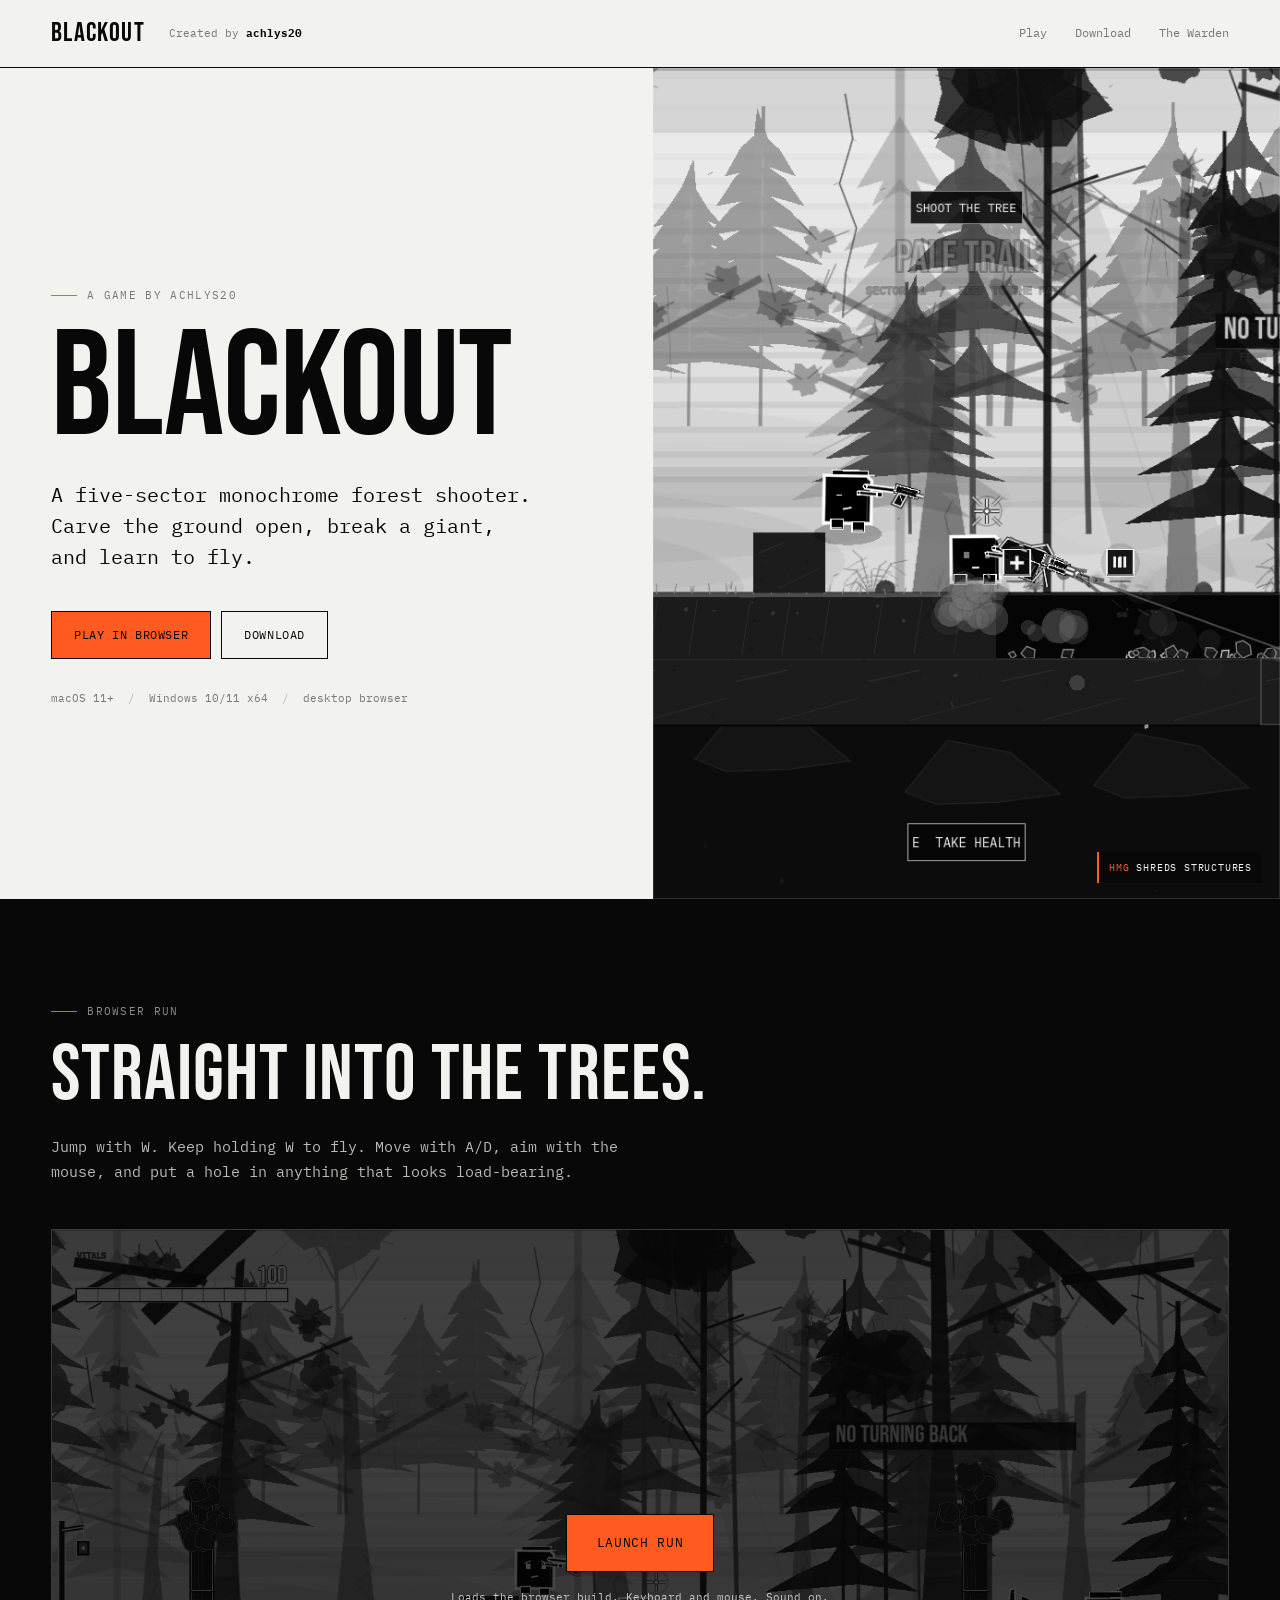
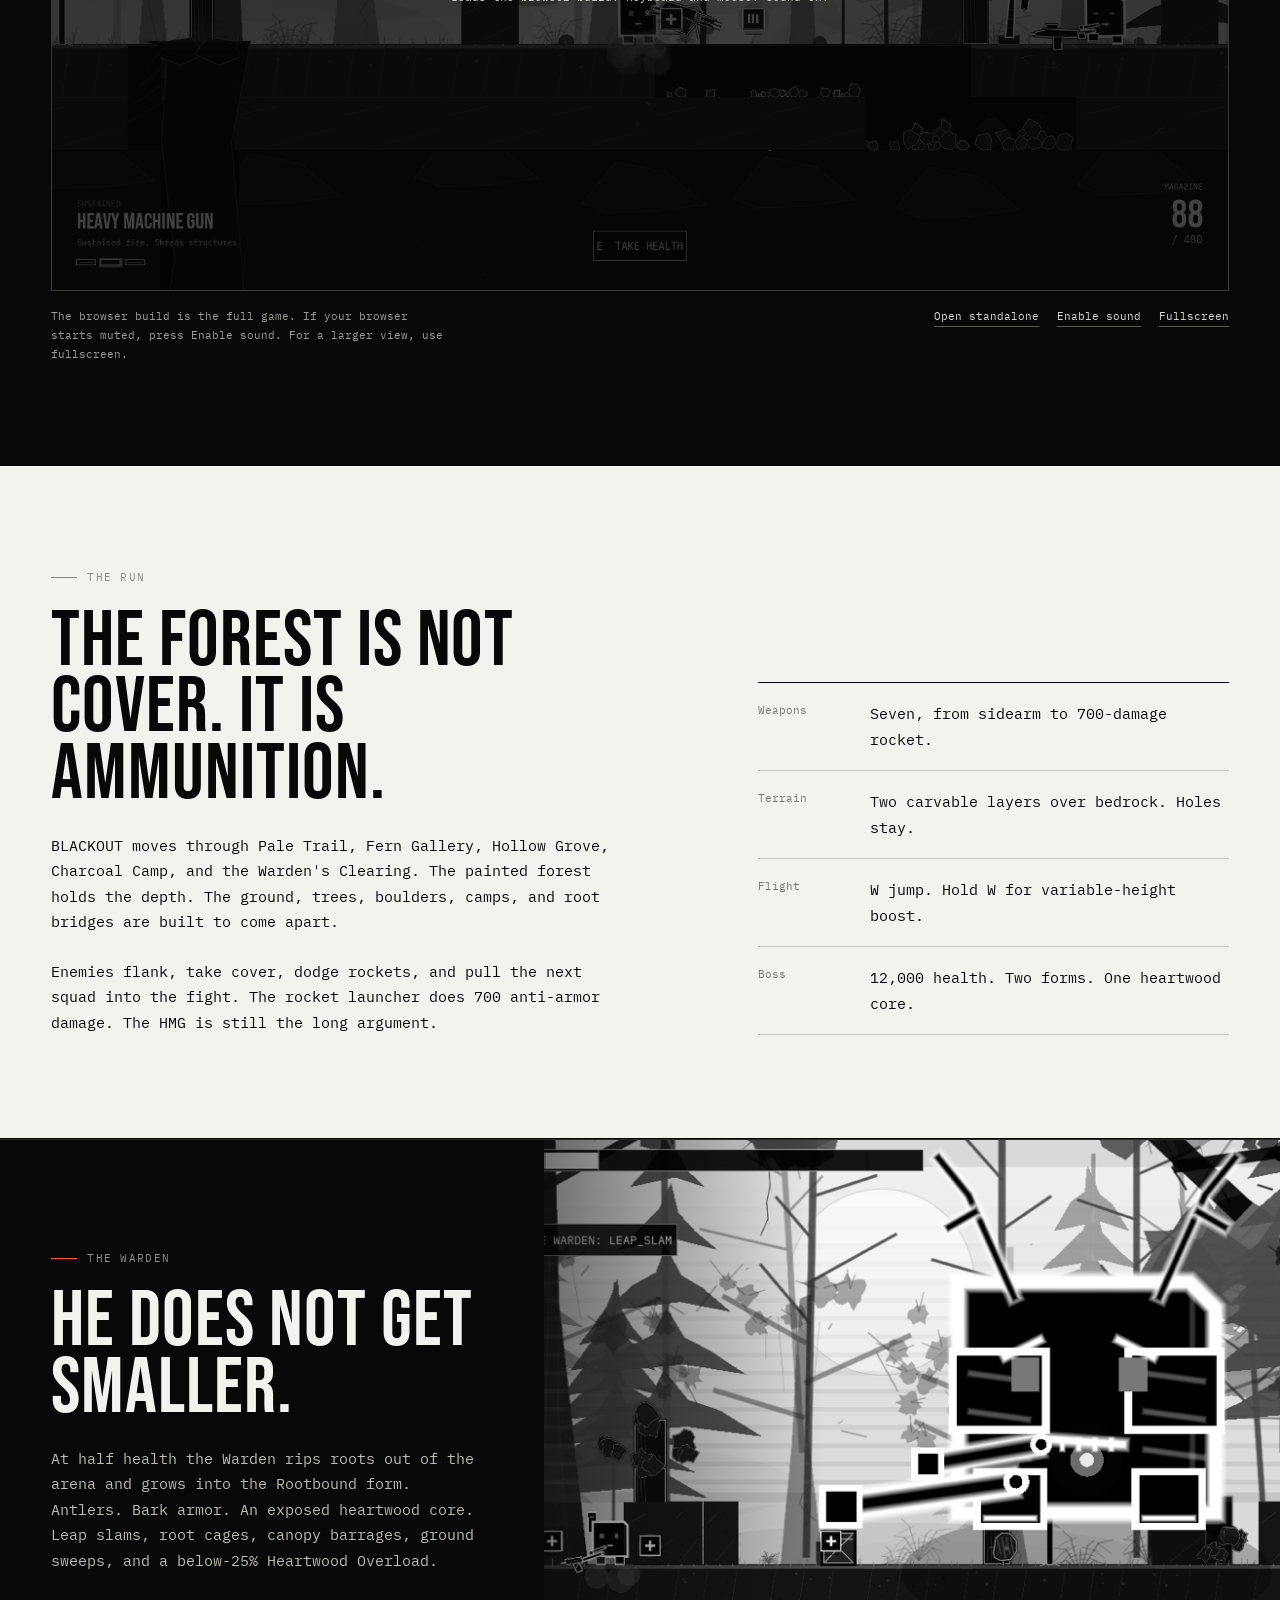
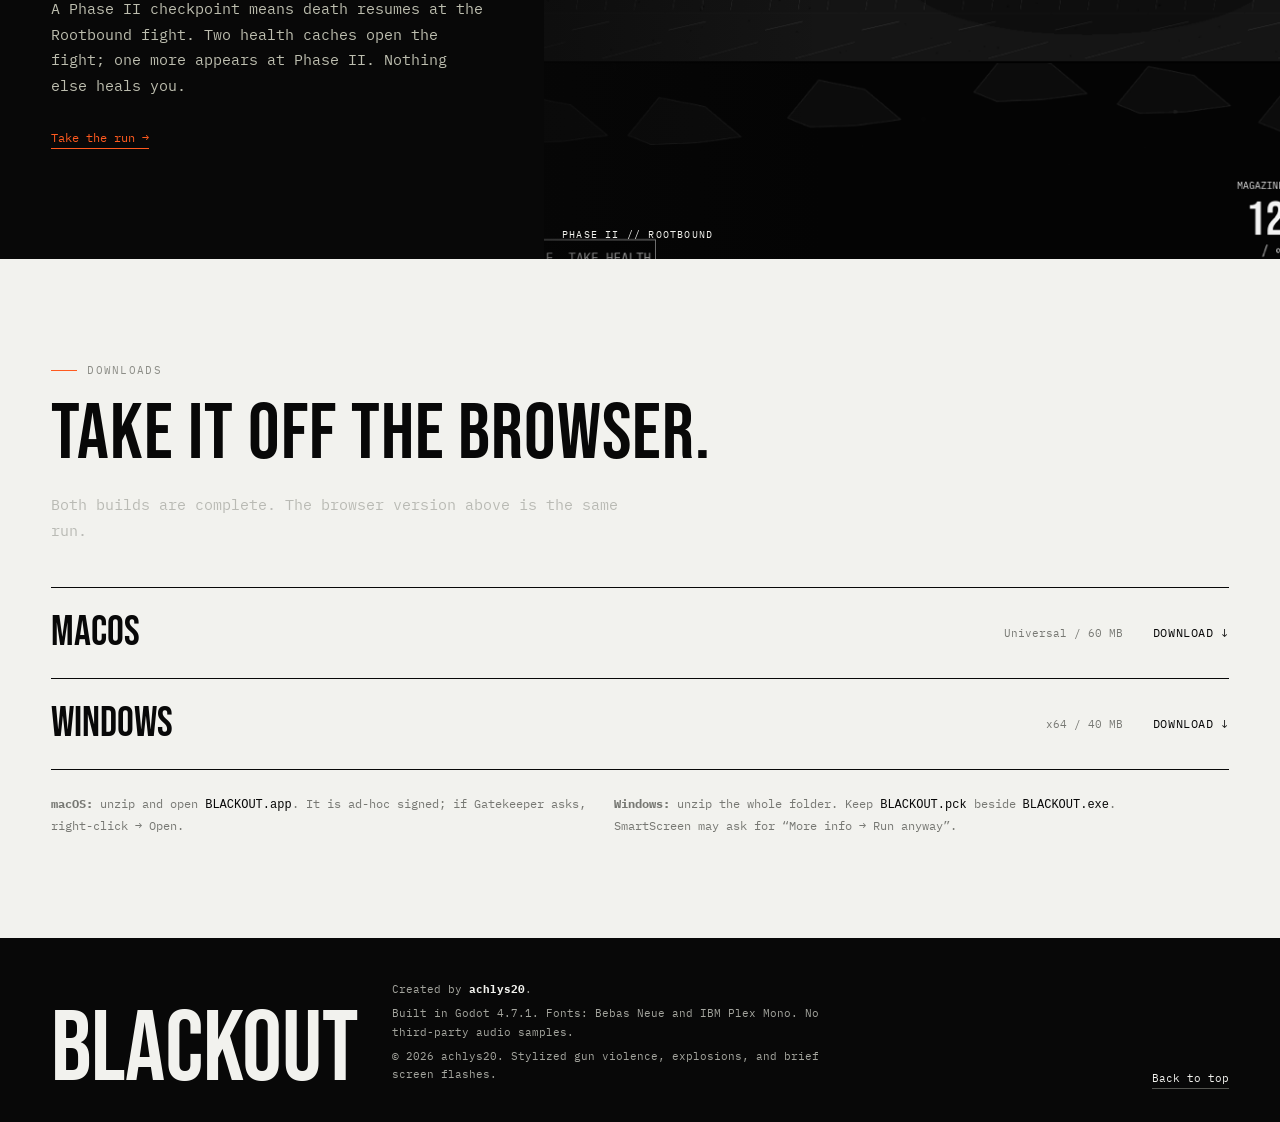
==== index.html @ 94d46cc9 "Clarify browser sound control" ====
<!doctype html>
<html lang="en">
<head>
  <meta charset="utf-8">
  <meta name="viewport" content="width=device-width, initial-scale=1">
  <meta name="theme-color" content="#080808">
  <title>BLACKOUT — a monochrome forest shooter by achlys20</title>
  <meta name="description" content="BLACKOUT is a five-sector monochrome forest shooter. Play in your browser, or download for macOS and Windows. Created by achlys20.">
  <meta property="og:type" content="website">
  <meta property="og:url" content="https://adamusulaiman-codes.github.io/blackout/">
  <meta property="og:site_name" content="BLACKOUT">
  <meta property="og:title" content="BLACKOUT">
  <meta property="og:description" content="Carve the ground. Break the Warden. Learn to fly. A monochrome forest shooter by achlys20.">
  <meta property="og:image" content="https://adamusulaiman-codes.github.io/blackout/assets/cover.png">
  <meta name="twitter:card" content="summary_large_image">
  <link rel="canonical" href="https://adamusulaiman-codes.github.io/blackout/">
  <link rel="icon" href="assets/icon.png" type="image/png">
  <link rel="stylesheet" href="styles.css">
  <script src="main.js" defer></script>
</head>
<body>
  <a class="skip" href="#main">Skip to content</a>

  <header class="topbar">
    <a class="wordmark" href="#top" aria-label="BLACKOUT home">BLACKOUT</a>
    <p class="credit">Created by <strong>achlys20</strong></p>
    <nav aria-label="Primary">
      <a href="#play">Play</a>
      <a href="#download">Download</a>
      <a href="#warden">The Warden</a>
    </nav>
  </header>

  <main id="main">
    <section class="hero" id="top">
      <div class="hero-copy">
        <p class="kicker">A game by achlys20</p>
        <h1>BLACKOUT</h1>
        <p class="lede">A five-sector monochrome forest shooter. Carve the ground open, break a giant, and learn to fly.</p>

        <div class="actions">
          <a class="button button-primary" href="#play" data-launch>Play in browser</a>
          <a class="button button-ghost" href="#download">Download</a>
        </div>

        <p class="platform-line">macOS 11+ <span>/</span> Windows 10/11 x64 <span>/</span> desktop browser</p>
      </div>

      <figure class="hero-art">
        <img src="assets/gameplay.png" alt="The cube player firing a heavy machine gun into the forest floor, opening a crater." width="1600" height="900">
        <figcaption><span>HMG</span> SHREDS STRUCTURES</figcaption>
      </figure>
    </section>

    <section class="play-section" id="play">
      <div class="section-head">
        <p class="section-index">Browser run</p>
        <h2>Straight into the trees.</h2>
        <p>Jump with W. Keep holding W to fly. Move with A/D, aim with the mouse, and put a hole in anything that looks load-bearing.</p>
      </div>

      <div class="game-shell" id="gameShell">
        <img class="game-poster" src="assets/destruction.png" alt="A heavy machine gun carving a crater into the forest floor." width="1600" height="900">
        <div class="game-overlay" id="gameOverlay">
          <button class="button button-primary button-large" id="launchButton" type="button">Launch run</button>
          <p>Loads the browser build. Keyboard and mouse. Sound on.</p>
        </div>
        <iframe id="gameFrame" title="BLACKOUT browser game" data-src="play/index.html?v=2" allow="autoplay; fullscreen; gamepad"></iframe>
      </div>

      <div class="game-tools">
        <p class="note">The browser build is the full game. If your browser starts muted, press Enable sound. For a larger view, use fullscreen.</p>
        <div class="tool-links">
          <a href="play/index.html?v=2" target="_blank" rel="noopener">Open standalone</a>
          <button type="button" id="soundButton">Enable sound</button>
          <button type="button" id="fullscreenButton">Fullscreen</button>
        </div>
      </div>
    </section>

    <section class="manifesto">
      <div class="manifesto-copy">
        <p class="section-index">The run</p>
        <h2>The forest is not cover. It is ammunition.</h2>
        <p>BLACKOUT moves through Pale Trail, Fern Gallery, Hollow Grove, Charcoal Camp, and the Warden's Clearing. The painted forest holds the depth. The ground, trees, boulders, camps, and root bridges are built to come apart.</p>
        <p>Enemies flank, take cover, dodge rockets, and pull the next squad into the fight. The rocket launcher does 700 anti-armor damage. The HMG is still the long argument.</p>
      </div>
      <dl class="spec-list">
        <div><dt>Weapons</dt><dd>Seven, from sidearm to 700-damage rocket.</dd></div>
        <div><dt>Terrain</dt><dd>Two carvable layers over bedrock. Holes stay.</dd></div>
        <div><dt>Flight</dt><dd>W jump. Hold W for variable-height boost.</dd></div>
        <div><dt>Boss</dt><dd>12,000 health. Two forms. One heartwood core.</dd></div>
      </dl>
    </section>

    <section class="warden" id="warden">
      <div class="warden-copy">
        <p class="section-index">The Warden</p>
        <h2>He does not get smaller.</h2>
        <p>At half health the Warden rips roots out of the arena and grows into the Rootbound form. Antlers. Bark armor. An exposed heartwood core. Leap slams, root cages, canopy barrages, ground sweeps, and a below-25% Heartwood Overload.</p>
        <p>A Phase II checkpoint means death resumes at the Rootbound fight. Two health caches open the fight; one more appears at Phase II. Nothing else heals you.</p>
        <a class="text-link" href="#play">Take the run <span aria-hidden="true">→</span></a>
      </div>
      <figure class="warden-art">
        <img src="assets/rootbound-crop.png" alt="The Rootbound Warden: a giant cube with antlers, bark armor, and an orange heartwood core." width="1600" height="900">
        <figcaption>PHASE II // ROOTBOUND</figcaption>
      </figure>
    </section>

    <section class="downloads" id="download">
      <div class="section-head download-head">
        <p class="section-index">Downloads</p>
        <h2>Take it off the browser.</h2>
        <p>Both builds are complete. The browser version above is the same run.</p>
      </div>

      <div class="download-grid">
        <a class="download-row" href="downloads/BLACKOUT-macOS.zip" download>
          <span class="platform">macOS</span>
          <span class="build-meta">Universal / 60 MB</span>
          <span class="download-action">Download</span>
        </a>
        <a class="download-row" href="downloads/BLACKOUT-Windows-x64.zip" download>
          <span class="platform">Windows</span>
          <span class="build-meta">x64 / 40 MB</span>
          <span class="download-action">Download</span>
        </a>
      </div>

      <div class="download-notes">
        <p><strong>macOS:</strong> unzip and open <code>BLACKOUT.app</code>. It is ad-hoc signed; if Gatekeeper asks, right-click → Open.</p>
        <p><strong>Windows:</strong> unzip the whole folder. Keep <code>BLACKOUT.pck</code> beside <code>BLACKOUT.exe</code>. SmartScreen may ask for “More info → Run anyway”.</p>
      </div>
    </section>
  </main>

  <footer>
    <div class="footer-mark">BLACKOUT</div>
    <div class="footer-copy">
      <p>Created by <strong>achlys20</strong>.</p>
      <p>Built in Godot 4.7.1. Fonts: Bebas Neue and IBM Plex Mono. No third-party audio samples.</p>
      <p>© 2026 achlys20. Stylized gun violence, explosions, and brief screen flashes.</p>
    </div>
    <a class="footer-top" href="#top">Back to top</a>
  </footer>
</body>
</html>
---- styles.css ----
@font-face {
  font-family: "Bebas Neue";
  src: url("assets/BebasNeue-Regular.ttf") format("truetype");
  font-weight: 400;
  font-display: swap;
}
@font-face {
  font-family: "IBM Plex Mono";
  src: url("assets/IBMPlexMono-Regular.ttf") format("truetype");
  font-weight: 400;
  font-style: normal;
  font-display: swap;
}
@font-face {
  font-family: "IBM Plex Mono";
  src: url("assets/IBMPlexMono-Bold.ttf") format("truetype");
  font-weight: 700;
  font-style: normal;
  font-display: swap;
}

:root {
  --paper: #f2f2ee;
  --ink: #080808;
  --ash: #777873;
  --steel: #d7d8d2;
  --signal: #ff5a1f;
  --pad: clamp(20px, 4vw, 64px);
  --measure: 64ch;
}

* { box-sizing: border-box; }
html { scroll-behavior: smooth; }
body {
  margin: 0;
  color: var(--ink);
  background: var(--paper);
  font-family: "IBM Plex Mono", ui-monospace, monospace;
  font-size: 15px;
  line-height: 1.7;
  -webkit-font-smoothing: antialiased;
}
::selection { background: var(--signal); color: var(--ink); }
img { display: block; max-width: 100%; }
a { color: inherit; }
button, a { -webkit-tap-highlight-color: transparent; }
:focus-visible { outline: 2px solid var(--signal); outline-offset: 4px; }

.skip {
  position: fixed;
  inset: 10px auto auto 10px;
  z-index: 50;
  padding: 8px 12px;
  background: var(--ink);
  color: var(--paper);
  transform: translateY(-160%);
}
.skip:focus { transform: none; }

.topbar {
  min-height: 68px;
  padding: 18px var(--pad);
  display: grid;
  grid-template-columns: auto 1fr auto;
  gap: 24px;
  align-items: center;
  border-bottom: 1px solid var(--ink);
  background: var(--paper);
}
.wordmark {
  font-family: "Bebas Neue", sans-serif;
  font-size: 27px;
  line-height: 1;
  letter-spacing: .045em;
  text-decoration: none;
}
.credit {
  margin: 0;
  color: var(--ash);
  font-size: 11px;
}
.credit strong { color: var(--ink); font-weight: 700; }
.topbar nav { display: flex; gap: clamp(14px, 2.2vw, 30px); font-size: 12px; }
.topbar nav a { text-decoration: none; color: var(--ash); }
.topbar nav a:hover { color: var(--ink); }

.hero {
  display: grid;
  grid-template-columns: minmax(0, 1.02fr) minmax(0, .98fr);
  min-height: calc(100svh - 68px);
  border-bottom: 1px solid var(--ink);
}
.hero-copy {
  padding: clamp(48px, 8vw, 112px) var(--pad) clamp(38px, 6vw, 76px);
  display: flex;
  flex-direction: column;
  justify-content: center;
  align-items: flex-start;
}
.kicker, .section-index {
  margin: 0 0 22px;
  color: var(--ash);
  font-size: 11px;
  letter-spacing: .12em;
  text-transform: uppercase;
}
.kicker::before, .section-index::before {
  content: "";
  display: inline-block;
  width: 26px;
  height: 1px;
  margin: 0 10px 3px 0;
  background: var(--signal);
}
h1, h2 {
  margin: 0;
  font-family: "Bebas Neue", sans-serif;
  font-weight: 400;
  line-height: .84;
  letter-spacing: .012em;
  text-transform: uppercase;
}
h1 {
  font-size: clamp(88px, 11.7vw, 178px);
  letter-spacing: -.004em;
}
h2 { font-size: clamp(48px, 6.2vw, 92px); }
.lede {
  max-width: 40ch;
  margin: 28px 0 0;
  font-size: clamp(17px, 1.55vw, 22px);
  line-height: 1.55;
}
.actions { display: flex; flex-wrap: wrap; gap: 10px; margin-top: 38px; }
.button {
  display: inline-flex;
  align-items: center;
  justify-content: center;
  min-height: 48px;
  padding: 12px 22px;
  border: 1px solid var(--ink);
  border-radius: 0;
  font: inherit;
  font-size: 12px;
  letter-spacing: .05em;
  text-transform: uppercase;
  text-decoration: none;
  cursor: pointer;
  transition: background .18s ease, color .18s ease, border-color .18s ease;
}
.button-primary { background: var(--signal); color: var(--ink); }
.button-primary:hover { background: var(--ink); color: var(--signal); }
.button-ghost { background: transparent; color: var(--ink); }
.button-ghost:hover { background: var(--ink); color: var(--paper); }
.button-large { min-height: 58px; padding: 16px 30px; font-size: 13px; }
.platform-line {
  margin: 30px 0 0;
  color: var(--ash);
  font-size: 11px;
}
.platform-line span { margin: 0 7px; color: #b5b6b0; }

.hero-art {
  margin: 0;
  position: relative;
  min-height: 100%;
  background: var(--ink);
  overflow: hidden;
}
.hero-art img {
  width: 100%;
  height: 100%;
  object-fit: cover;
  filter: grayscale(1);
}
.hero-art figcaption {
  position: absolute;
  right: 18px;
  bottom: 16px;
  padding: 7px 10px;
  color: var(--paper);
  background: rgba(8,8,8,.82);
  border-left: 2px solid var(--signal);
  font-size: 10px;
  letter-spacing: .08em;
}
.hero-art figcaption span { color: var(--signal); }
.hero-art::after {
  content: "";
  position: absolute;
  inset: 0;
  box-shadow: inset 0 0 0 1px rgba(242,242,238,.14);
  pointer-events: none;
}

.play-section, .warden { background: var(--ink); color: var(--paper); }
.play-section { padding: clamp(58px, 8vw, 110px) var(--pad); }
.warden { border-top: 1px solid #2b2c29; }
.section-head { max-width: 920px; margin-bottom: 44px; }
.section-head h2 { max-width: 780px; }
.section-head > p:last-child { max-width: var(--measure); margin: 24px 0 0; color: #b9bab4; }
.section-index { color: #8c8d87; }
.play-section h2, .warden h2 { color: var(--paper); }

.game-shell {
  position: relative;
  max-width: 1320px;
  aspect-ratio: 16 / 9;
  margin: 0 auto;
  background: #000;
  border: 1px solid #3a3b37;
  overflow: hidden;
}
.game-poster, .game-overlay, #gameFrame { position: absolute; inset: 0; width: 100%; height: 100%; }
.game-poster { object-fit: cover; filter: grayscale(1); opacity: .82; }
.game-overlay {
  display: grid;
  place-content: center;
  justify-items: center;
  gap: 16px;
  padding: 30px;
  text-align: center;
  background: rgba(5,5,5,.68);
  transition: opacity .2s ease;
}
.game-overlay p { margin: 0; color: #c9cac4; font-size: 11px; }
.game-shell.is-live .game-overlay, .game-shell.is-live .game-poster { display: none; }
#gameFrame { border: 0; background: #000; display: none; }
.game-shell.is-live #gameFrame { display: block; }
.game-tools {
  max-width: 1320px;
  margin: 16px auto 0;
  display: flex;
  justify-content: space-between;
  align-items: flex-start;
  gap: 22px;
  color: #9c9d96;
  font-size: 11px;
}
.game-tools .note { margin: 0; max-width: 56ch; }
.tool-links { display: flex; gap: 18px; flex: none; }
.tool-links a, .tool-links button {
  padding: 0;
  border: 0;
  border-bottom: 1px solid #5a5b55;
  background: transparent;
  color: #d7d8d2;
  font: inherit;
  font-size: 11px;
  text-decoration: none;
  cursor: pointer;
}
.tool-links a:hover, .tool-links button:hover { color: var(--signal); border-color: var(--signal); }

.manifesto {
  padding: clamp(58px, 8vw, 112px) var(--pad);
  display: grid;
  grid-template-columns: minmax(0, 1fr) minmax(340px, .78fr);
  gap: clamp(40px, 8vw, 120px);
  border-bottom: 1px solid var(--ink);
}
.manifesto-copy h2 { max-width: 780px; }
.manifesto-copy p:not(.section-index) { max-width: var(--measure); margin: 24px 0 0; }
.spec-list {
  margin: 0;
  align-self: end;
  border-top: 1px solid var(--ink);
}
.spec-list div {
  display: grid;
  grid-template-columns: 92px 1fr;
  gap: 20px;
  padding: 18px 0;
  border-bottom: 1px solid #c8c9c3;
}
.spec-list dt { color: var(--ash); font-size: 11px; }
.spec-list dd { margin: 0; }

.warden {
  display: grid;
  grid-template-columns: minmax(0, .85fr) minmax(0, 1.15fr);
  min-height: 720px;
}
.warden-copy {
  padding: clamp(58px, 8vw, 110px) var(--pad);
  display: flex;
  flex-direction: column;
  justify-content: center;
  align-items: flex-start;
}
.warden-copy p:not(.section-index) { max-width: 48ch; margin: 23px 0 0; color: #bdbeaF; }
.warden-art { margin: 0; position: relative; background: #000; overflow: hidden; }
.warden-art img { width: 100%; height: 100%; object-fit: cover; filter: grayscale(1); }
.warden-art::after { content: ""; position: absolute; inset: 0; background: linear-gradient(90deg, rgba(8,8,8,.55), rgba(8,8,8,0) 38%); }
.warden-art figcaption {
  position: absolute;
  left: 18px;
  bottom: 16px;
  z-index: 1;
  color: var(--paper);
  font-size: 10px;
  letter-spacing: .12em;
}
.text-link {
  margin-top: 30px;
  color: var(--signal);
  font-size: 12px;
  text-decoration: none;
  border-bottom: 1px solid var(--signal);
}

.downloads { padding: clamp(58px, 8vw, 112px) var(--pad); }
.download-head { max-width: 820px; }
.download-grid { border-top: 1px solid var(--ink); }
.download-row {
  display: grid;
  grid-template-columns: minmax(0, 1fr) auto auto;
  gap: 30px;
  align-items: center;
  padding: 24px 0;
  border-bottom: 1px solid var(--ink);
  text-decoration: none;
  transition: color .16s ease, padding-left .16s ease;
}
.download-row:hover { color: var(--signal); padding-left: 10px; }
.platform { font-family: "Bebas Neue", sans-serif; font-size: 42px; line-height: 1; text-transform: uppercase; }
.build-meta { color: var(--ash); font-size: 11px; }
.download-action { font-size: 12px; text-transform: uppercase; letter-spacing: .05em; }
.download-action::after { content: "  ↓"; }
.download-notes {
  display: grid;
  grid-template-columns: 1fr 1fr;
  gap: 26px;
  max-width: 1100px;
  margin-top: 24px;
  color: var(--ash);
  font-size: 12px;
}
.download-notes p { margin: 0; }
.download-notes code { color: var(--ink); }

footer {
  display: grid;
  grid-template-columns: auto 1fr auto;
  gap: 34px;
  align-items: end;
  padding: 42px var(--pad) 34px;
  background: var(--ink);
  color: #a4a59e;
  font-size: 11px;
}
.footer-mark { font-family: "Bebas Neue", sans-serif; font-size: clamp(50px, 8vw, 100px); line-height: .78; color: var(--paper); }
.footer-copy p { margin: 0 0 5px; max-width: 62ch; }
.footer-copy strong { color: var(--paper); }
.footer-top { color: var(--paper); text-decoration: none; border-bottom: 1px solid #53544f; }
.footer-top:hover { color: var(--signal); }

@media (max-width: 980px) {
  .hero { grid-template-columns: 1fr; min-height: 0; }
  .hero-copy { min-height: 62svh; }
  .hero-art { min-height: 52svh; }
  .manifesto, .warden { grid-template-columns: 1fr; }
  .warden-art { min-height: 52svh; order: -1; }
  .warden-art::after { background: linear-gradient(0deg, rgba(8,8,8,.75), rgba(8,8,8,.05) 50%); }
  .download-notes { grid-template-columns: 1fr; }
}
@media (max-width: 700px) {
  body { font-size: 14px; }
  .topbar { grid-template-columns: auto 1fr; }
  .credit { display: none; }
  .topbar nav { justify-self: end; gap: 14px; }
  .topbar nav a:nth-child(3) { display: none; }
  h1 { font-size: clamp(76px, 19vw, 128px); }
  .hero-copy { padding-top: 54px; }
  .hero-copy .lede { margin-top: 22px; }
  .game-tools { display: block; }
  .tool-links { margin-top: 14px; }
  .download-row { grid-template-columns: 1fr auto; gap: 8px 20px; }
  .build-meta { grid-column: 1; grid-row: 2; }
  .download-action { grid-column: 2; grid-row: 1 / span 2; }
  footer { grid-template-columns: 1fr; align-items: start; }
  .footer-top { margin-top: 10px; }
}
@media (prefers-reduced-motion: reduce) {
  html { scroll-behavior: auto; }
  *, *::before, *::after { transition: none !important; animation: none !important; }
}
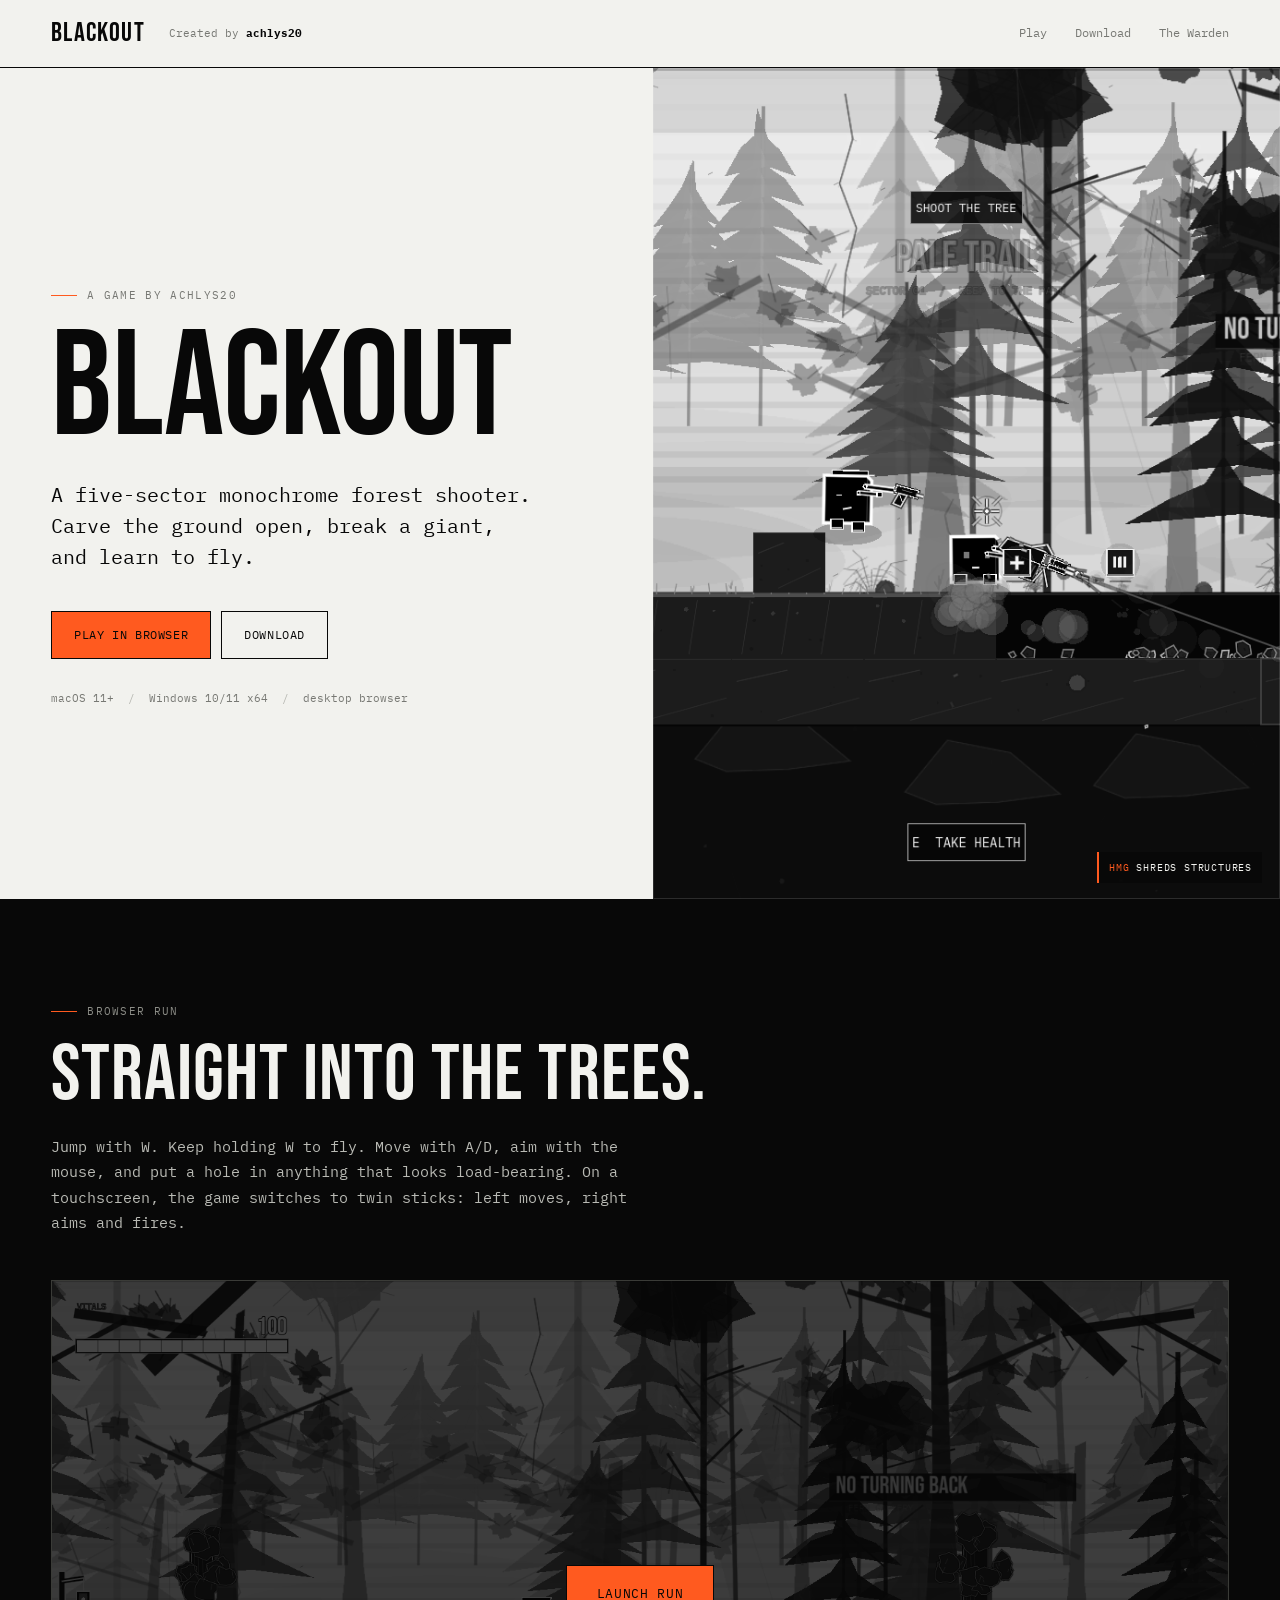
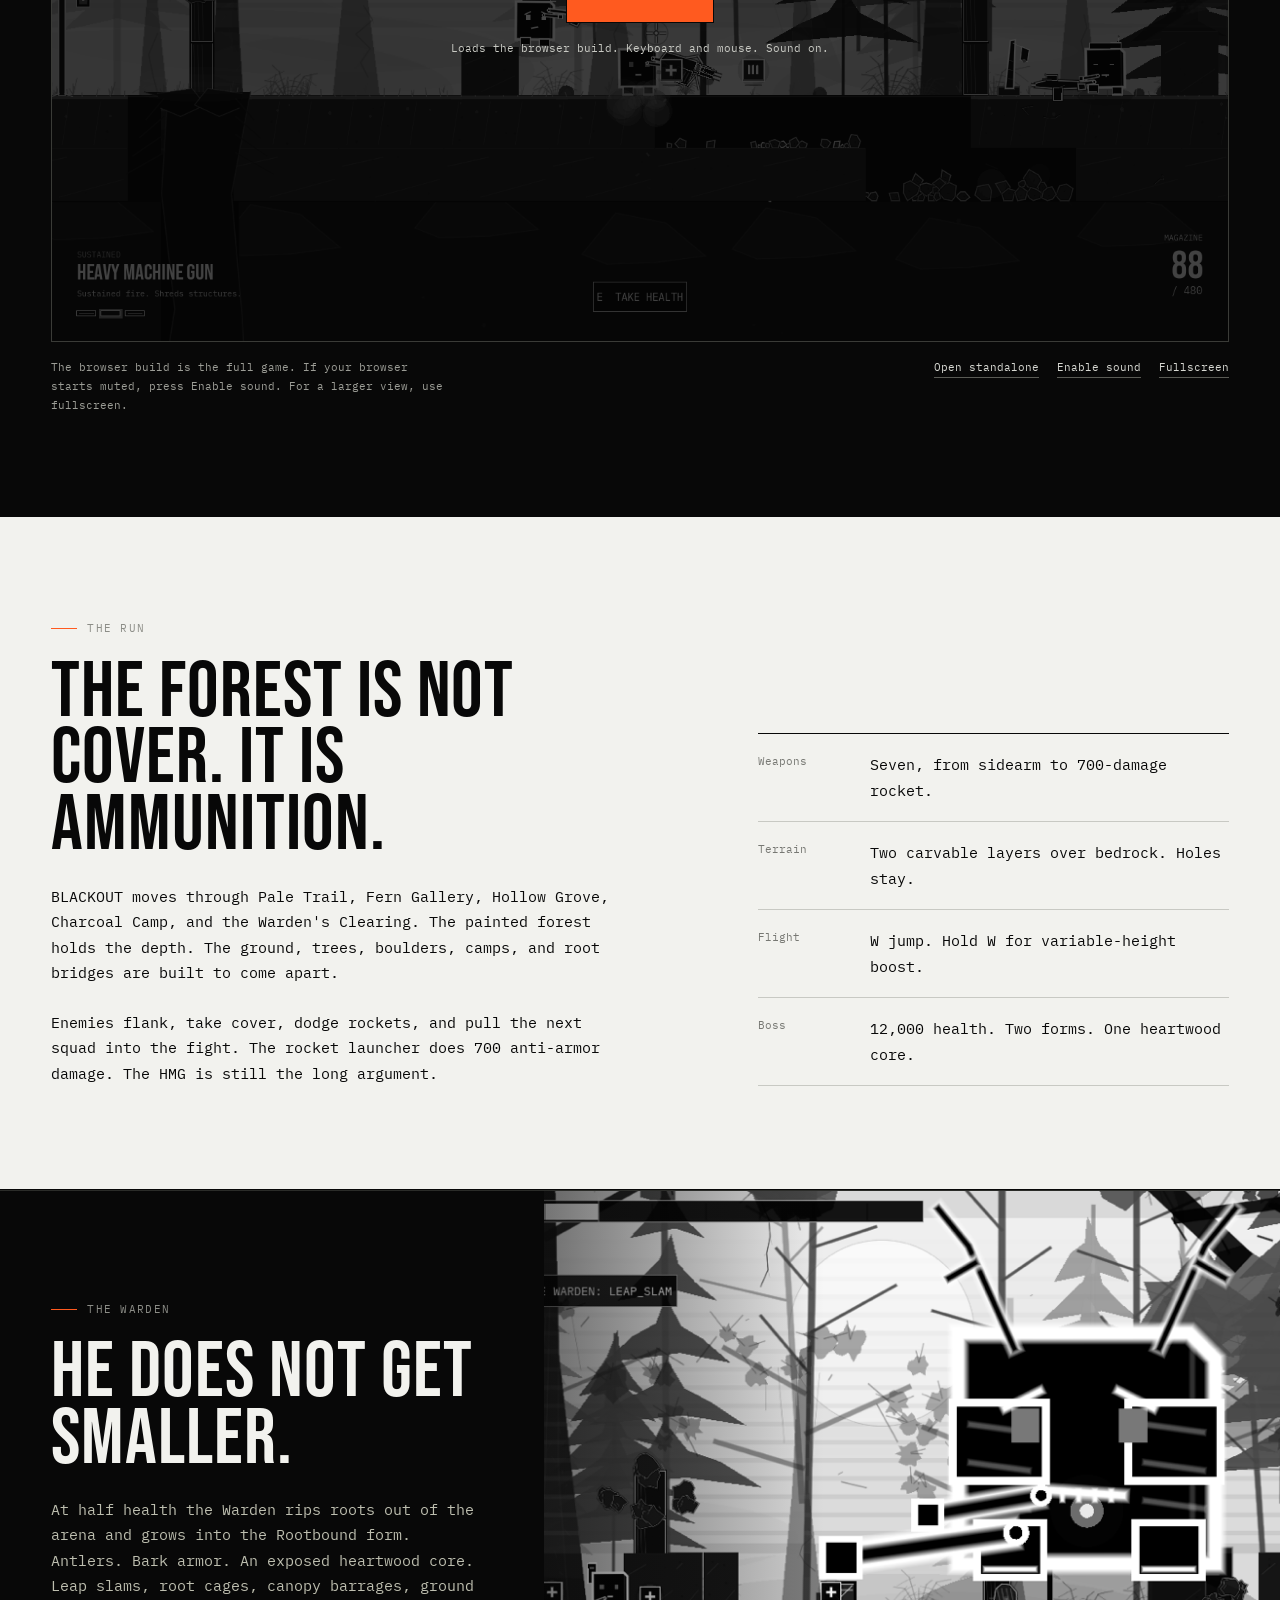
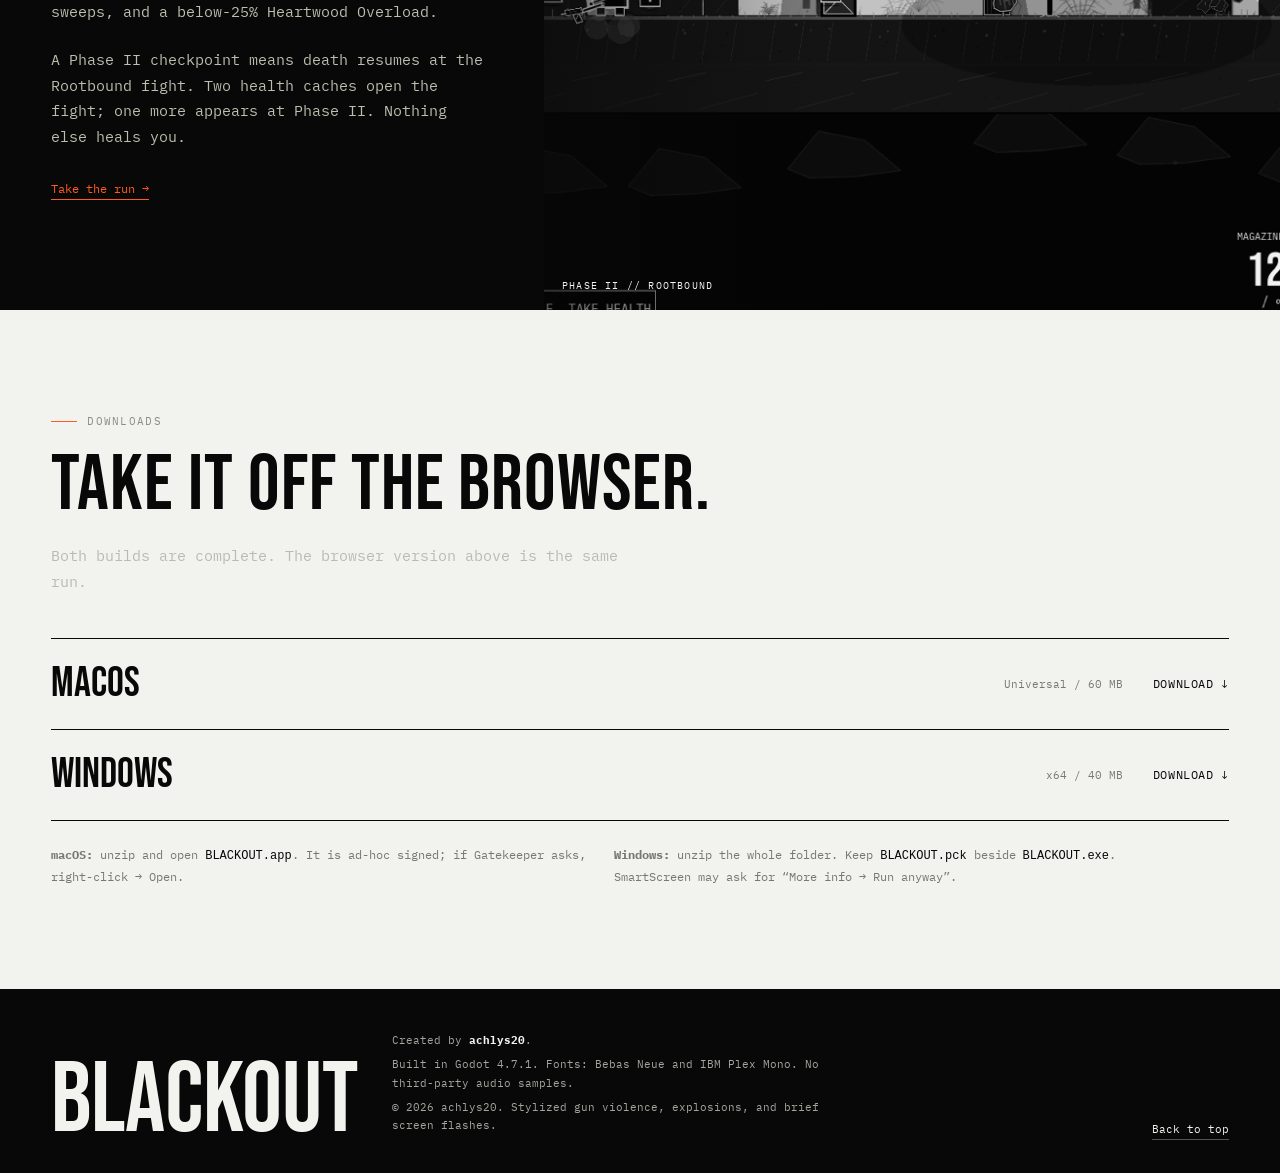
==== commit 22701e4e: "Add touch controls and mobile builds" ====
--- a/index.html
+++ b/index.html
@@ -56,7 +56,7 @@
       <div class="section-head">
         <p class="section-index">Browser run</p>
         <h2>Straight into the trees.</h2>
-        <p>Jump with W. Keep holding W to fly. Move with A/D, aim with the mouse, and put a hole in anything that looks load-bearing.</p>
+        <p>Jump with W. Keep holding W to fly. Move with A/D, aim with the mouse, and put a hole in anything that looks load-bearing. On a touchscreen, the game switches to twin sticks: left moves, right aims and fires.</p>
       </div>
 
       <div class="game-shell" id="gameShell">
@@ -65,13 +65,13 @@
           <button class="button button-primary button-large" id="launchButton" type="button">Launch run</button>
           <p>Loads the browser build. Keyboard and mouse. Sound on.</p>
         </div>
-        <iframe id="gameFrame" title="BLACKOUT browser game" data-src="play/index.html?v=2" allow="autoplay; fullscreen; gamepad"></iframe>
+        <iframe id="gameFrame" title="BLACKOUT browser game" data-src="play/index.html?v=5" allow="autoplay; fullscreen; gamepad"></iframe>
       </div>
 
       <div class="game-tools">
         <p class="note">The browser build is the full game. If your browser starts muted, press Enable sound. For a larger view, use fullscreen.</p>
         <div class="tool-links">
-          <a href="play/index.html?v=2" target="_blank" rel="noopener">Open standalone</a>
+          <a href="play/index.html?v=5" target="_blank" rel="noopener">Open standalone</a>
           <button type="button" id="soundButton">Enable sound</button>
           <button type="button" id="fullscreenButton">Fullscreen</button>
         </div>
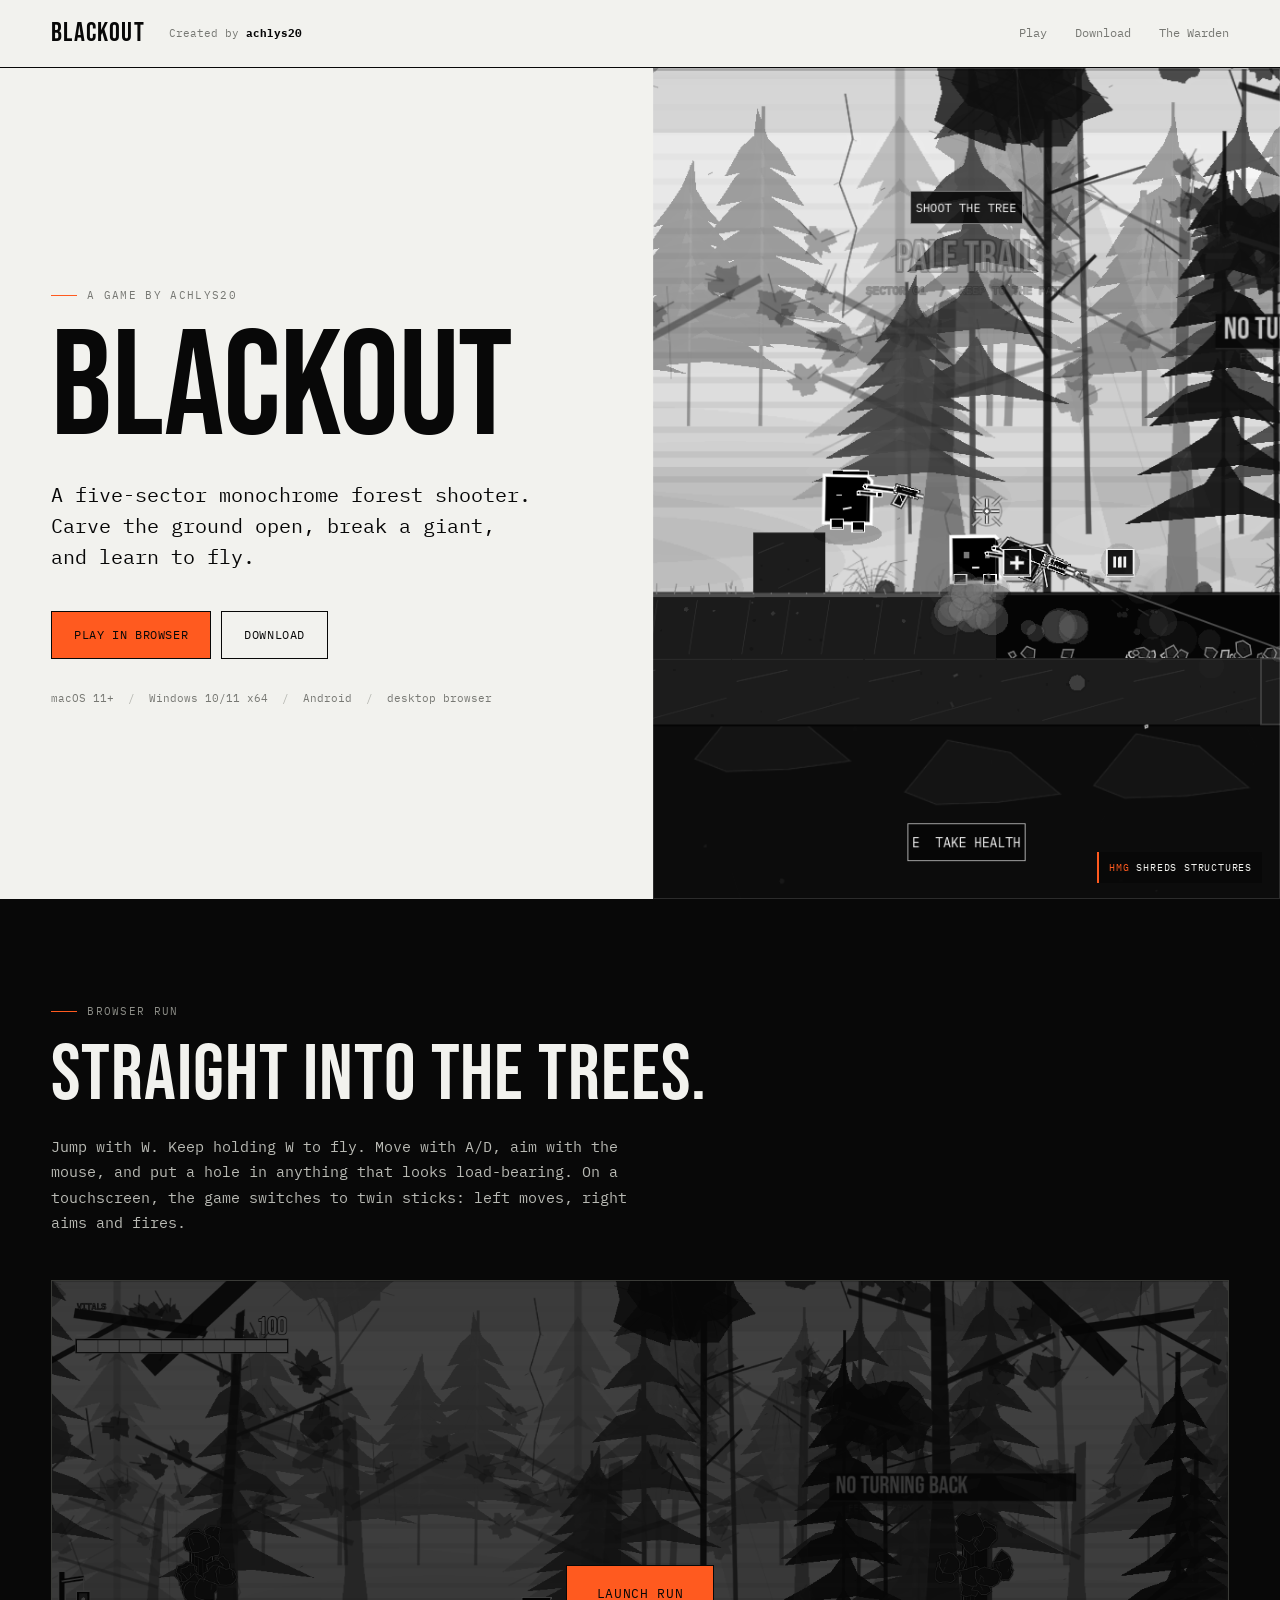
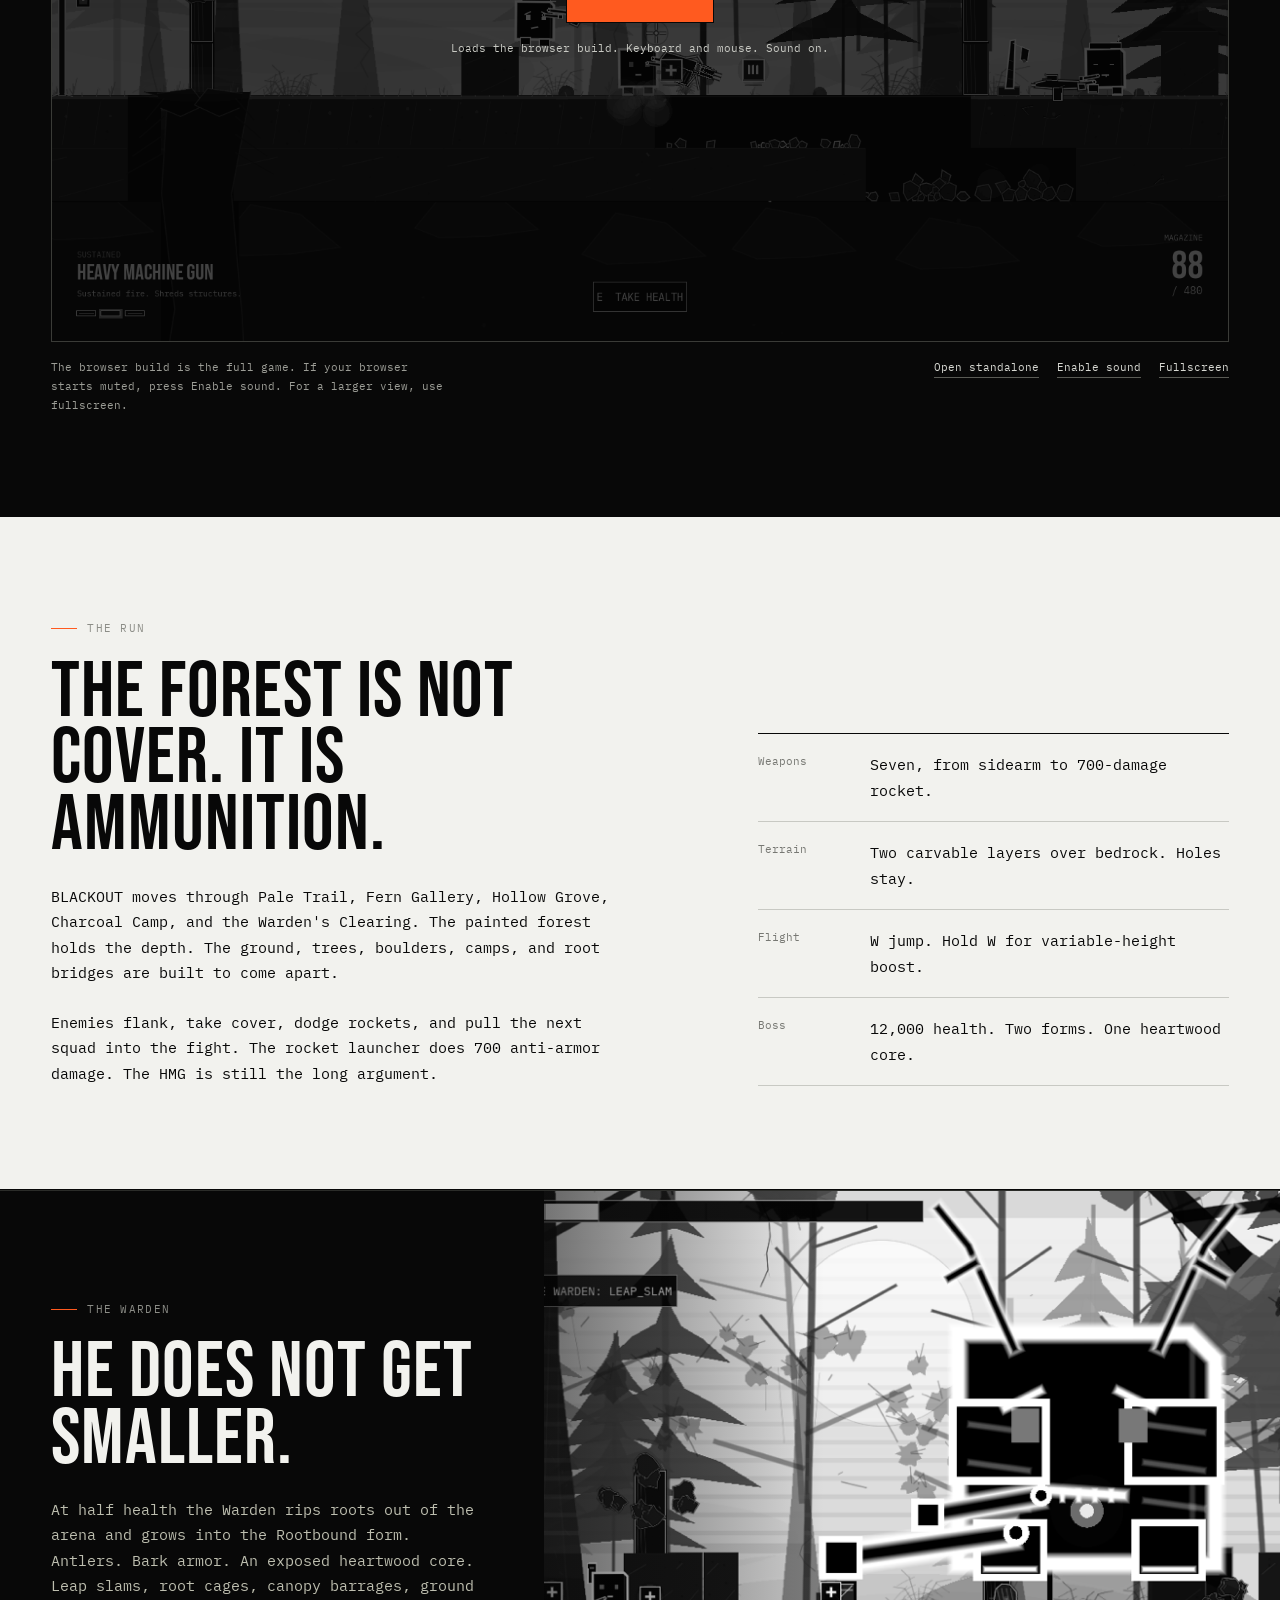
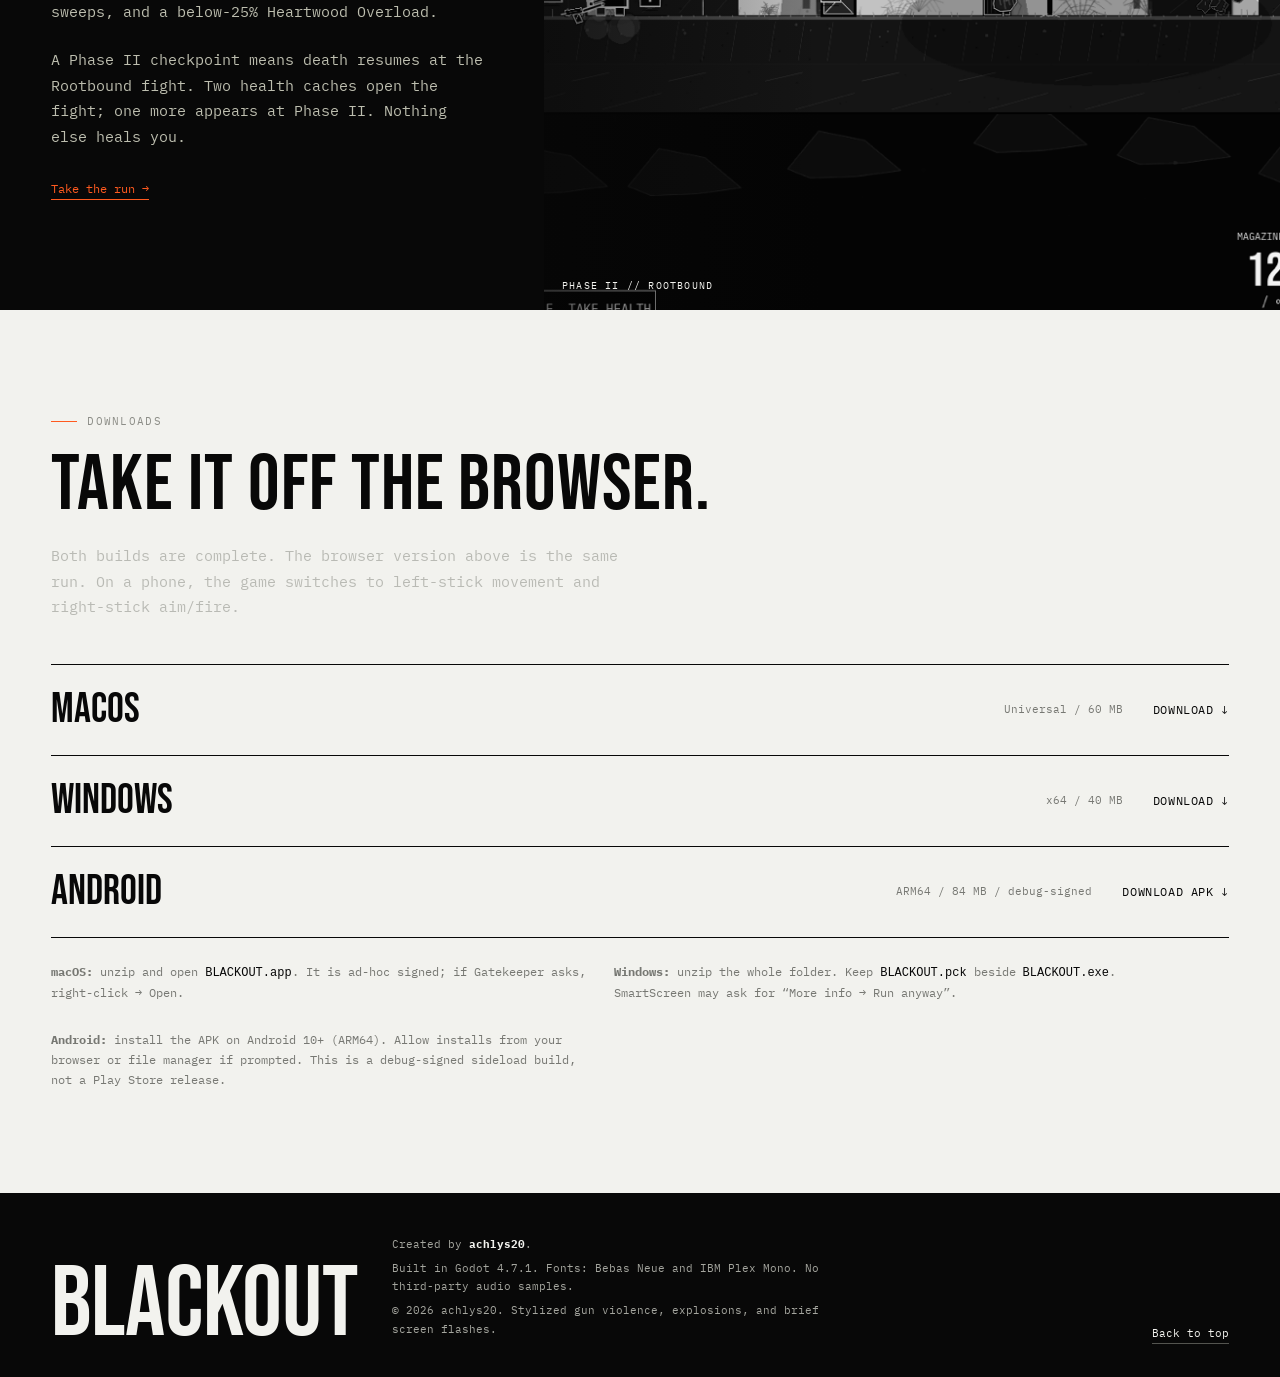
==== commit 7e230c4d: "Ship Android APK with touch controls" ====
--- a/index.html
+++ b/index.html
@@ -43,7 +43,7 @@
           <a class="button button-ghost" href="#download">Download</a>
         </div>
 
-        <p class="platform-line">macOS 11+ <span>/</span> Windows 10/11 x64 <span>/</span> desktop browser</p>
+        <p class="platform-line">macOS 11+ <span>/</span> Windows 10/11 x64 <span>/</span> Android <span>/</span> desktop browser</p>
       </div>
 
       <figure class="hero-art">
@@ -111,7 +111,7 @@
       <div class="section-head download-head">
         <p class="section-index">Downloads</p>
         <h2>Take it off the browser.</h2>
-        <p>Both builds are complete. The browser version above is the same run.</p>
+        <p>Both builds are complete. The browser version above is the same run. On a phone, the game switches to left-stick movement and right-stick aim/fire.</p>
       </div>
 
       <div class="download-grid">
@@ -125,11 +125,17 @@
           <span class="build-meta">x64 / 40 MB</span>
           <span class="download-action">Download</span>
         </a>
+        <a class="download-row" href="downloads/BLACKOUT-android.apk" download>
+          <span class="platform">Android</span>
+          <span class="build-meta">ARM64 / 84 MB / debug-signed</span>
+          <span class="download-action">Download APK</span>
+        </a>
       </div>
 
       <div class="download-notes">
         <p><strong>macOS:</strong> unzip and open <code>BLACKOUT.app</code>. It is ad-hoc signed; if Gatekeeper asks, right-click → Open.</p>
         <p><strong>Windows:</strong> unzip the whole folder. Keep <code>BLACKOUT.pck</code> beside <code>BLACKOUT.exe</code>. SmartScreen may ask for “More info → Run anyway”.</p>
+        <p><strong>Android:</strong> install the APK on Android 10+ (ARM64). Allow installs from your browser or file manager if prompted. This is a debug-signed sideload build, not a Play Store release.</p>
       </div>
     </section>
   </main>
